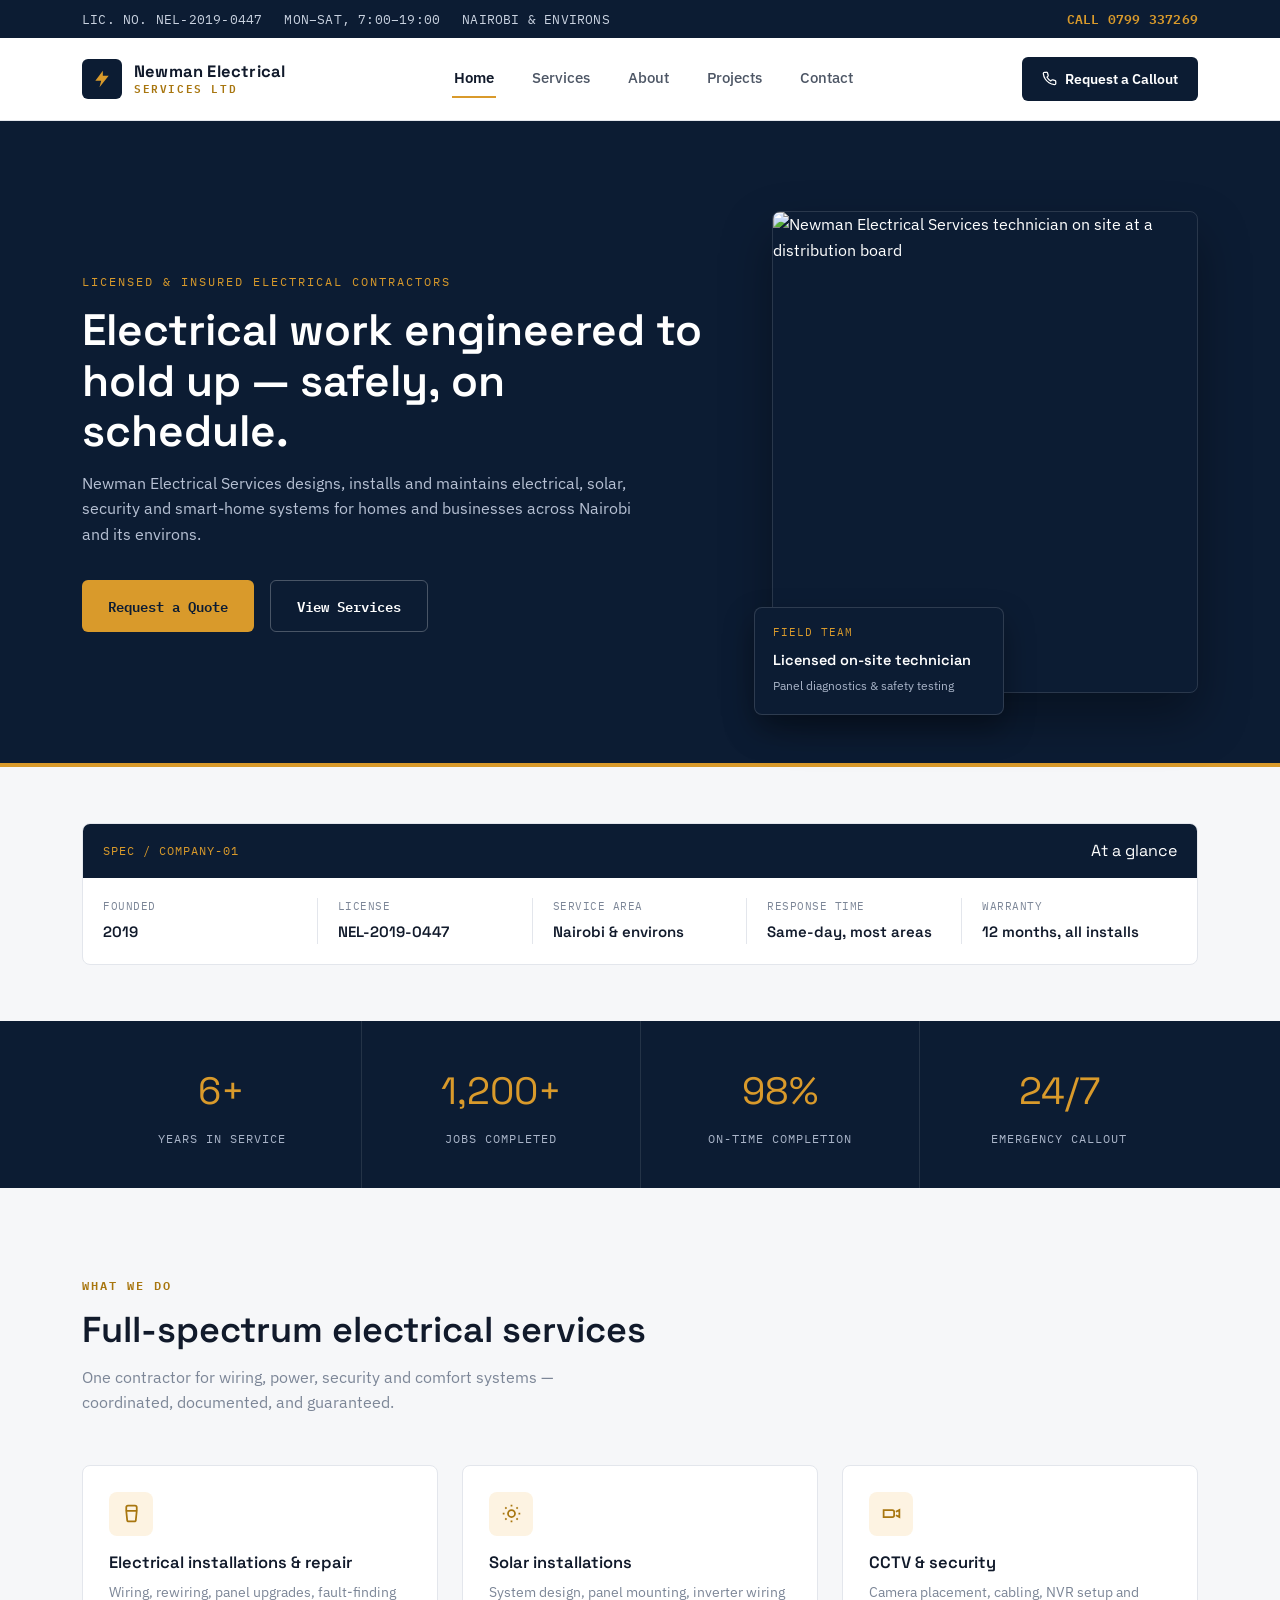
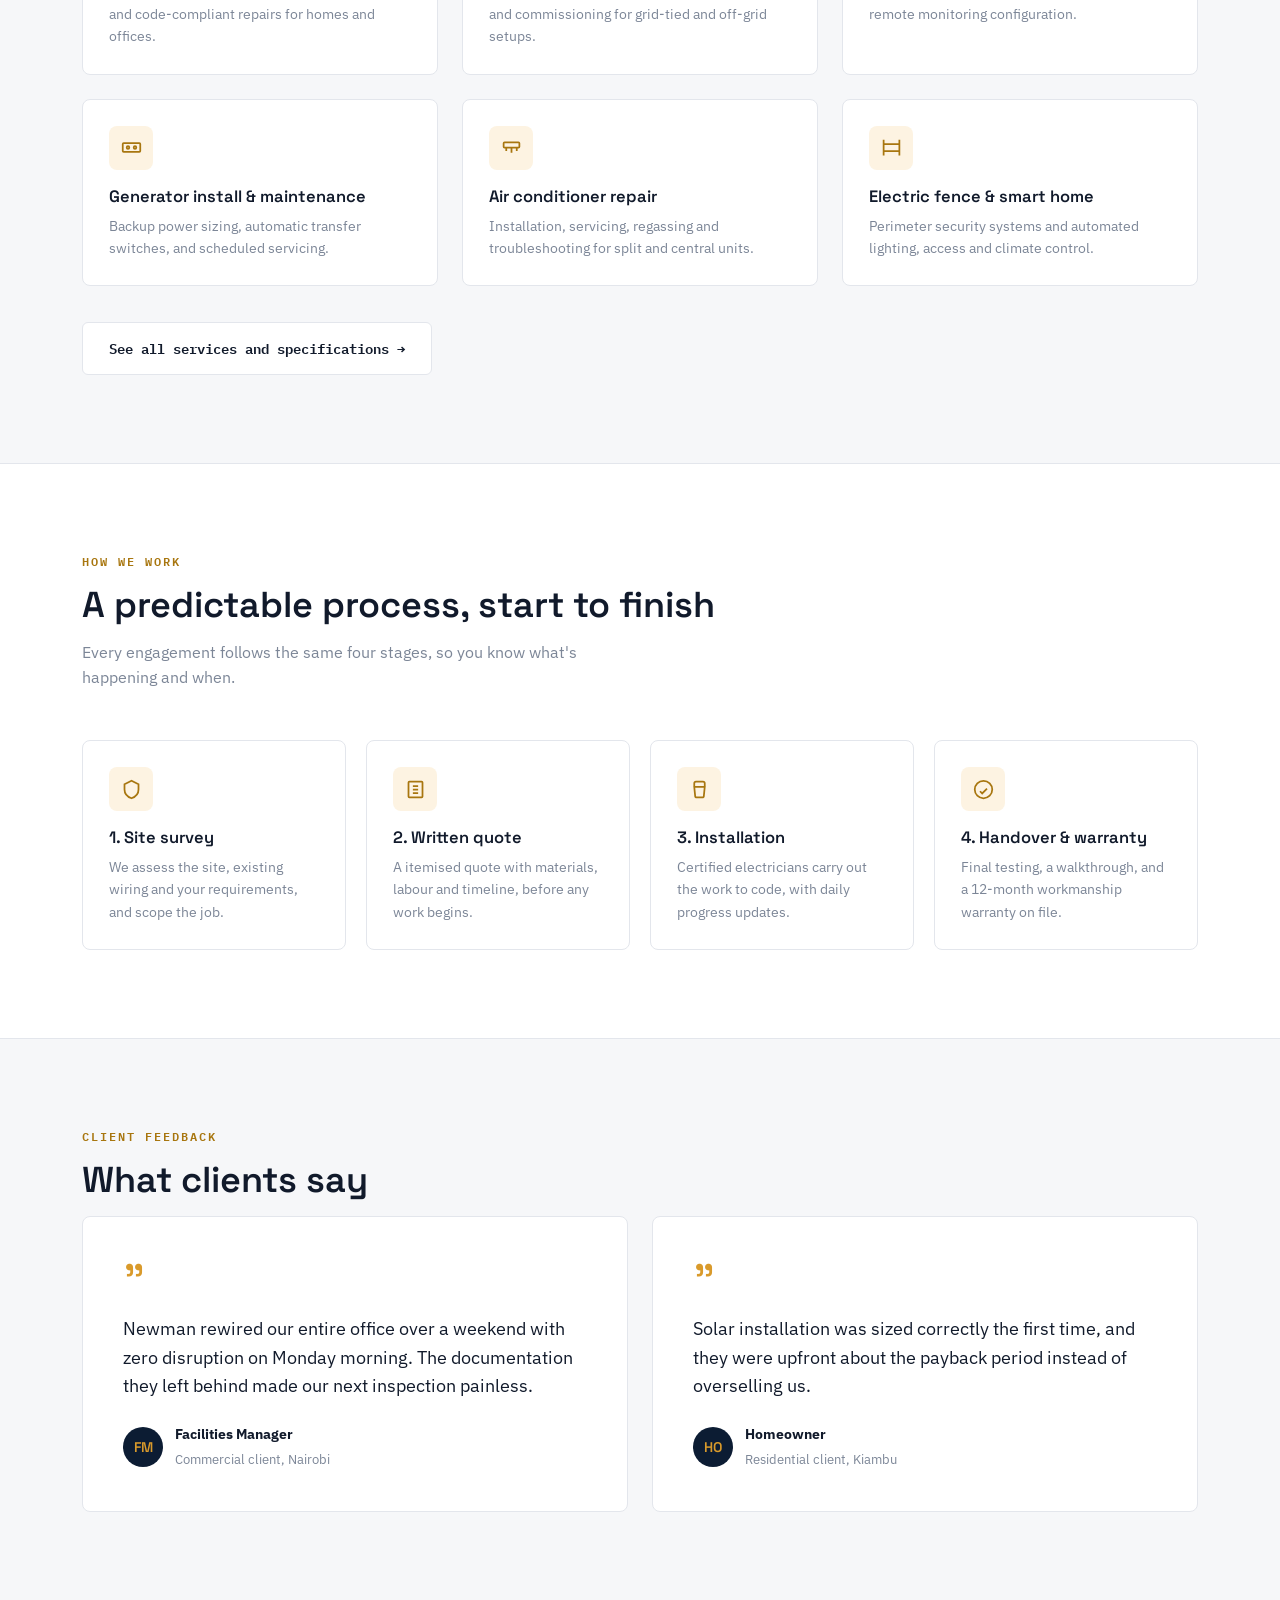
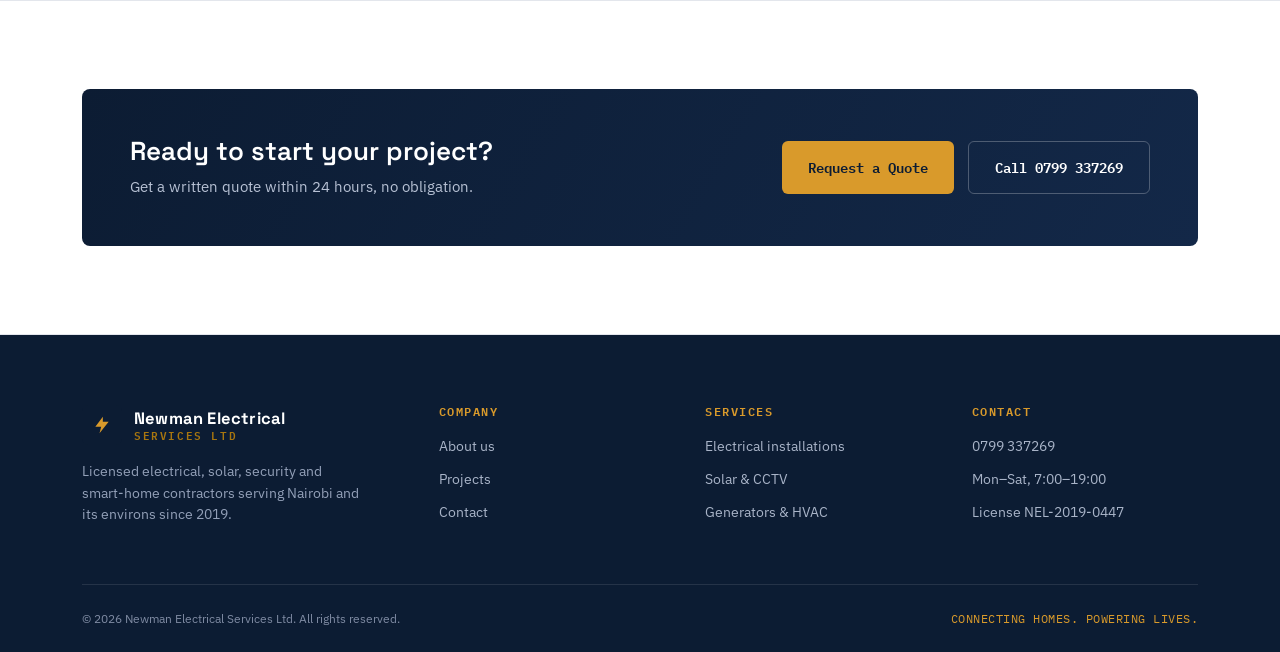
==== index.html @ 7cd0868c "Add files via upload" ====
<!DOCTYPE html>
<html lang="en">
<head>
<meta charset="UTF-8">
<meta name="viewport" content="width=device-width, initial-scale=1.0">
<title>Newman Electrical Services | Licensed Electrical Contractors</title>
<link rel="stylesheet" href="style.css">
</head>
<body>

<div class="utility-bar">
  <div class="wrap">
    <div class="u-left">
      <span>LIC. NO. NEL-2019-0447</span>
      <span>MON–SAT, 7:00–19:00</span>
      <span>NAIROBI &amp; ENVIRONS</span>
    </div>
    <a href="tel:0799337269">CALL 0799 337269</a>
  </div>
</div>

<header>
  <nav class="wrap">
    <a class="brand" href="index.html">
      <div class="mark"><svg viewBox="0 0 24 24" fill="none"><path d="M13 2 L4 14 H11 L9 22 L20 8 H13 L13 2Z" fill="#d99a2b"/></svg></div>
      <div class="brand-text"><strong>Newman Electrical</strong><span>SERVICES LTD</span></div>
    </a>
    <div class="navlinks">
      <a href="index.html" class="active">Home</a>
      <a href="services.html">Services</a>
      <a href="about.html">About</a>
      <a href="projects.html">Projects</a>
      <a href="contact.html">Contact</a>
    </div>
    <a class="nav-cta" href="tel:0799337269">
      <svg viewBox="0 0 24 24" fill="none" stroke="#fff" stroke-width="2"><path d="M22 16.92v3a2 2 0 0 1-2.18 2 19.79 19.79 0 0 1-8.63-3.07 19.5 19.5 0 0 1-6-6 19.79 19.79 0 0 1-3.07-8.67A2 2 0 0 1 4.11 2h3a2 2 0 0 1 2 1.72 12.84 12.84 0 0 0 .7 2.81 2 2 0 0 1-.45 2.11L8.09 9.91a16 16 0 0 0 6 6l1.27-1.27a2 2 0 0 1 2.11-.45 12.84 12.84 0 0 0 2.81.7A2 2 0 0 1 22 16.92z"/></svg>
      Request a Callout
    </a>
    <button class="burger" aria-label="Open menu" onclick="document.getElementById('mobilePanel').classList.toggle('open')">
      <span></span><span></span><span></span>
    </button>
  </nav>
  <div class="mobile-panel" id="mobilePanel">
    <a href="index.html" class="active">Home</a>
    <a href="services.html">Services</a>
    <a href="about.html">About</a>
    <a href="projects.html">Projects</a>
    <a href="contact.html">Contact</a>
    <a href="tel:0799337269">Call 0799 337269</a>
  </div>
</header>

<section class="page-header" style="padding:90px 0 70px;">
  <div class="wrap home-hero-grid">
    <div>
      <span class="kicker">LICENSED &amp; INSURED ELECTRICAL CONTRACTORS</span>
      <h1>Electrical work engineered to hold up — safely, on schedule.</h1>
      <p>Newman Electrical Services designs, installs and maintains electrical, solar, security and smart-home systems for homes and businesses across Nairobi and its environs.</p>
      <div style="display:flex; gap:16px; margin-top:32px; flex-wrap:wrap;">
        <a class="btn btn-gold" href="contact.html">Request a Quote</a>
        <a class="btn btn-outline-dark" href="services.html">View Services</a>
      </div>
    </div>
    <div class="hero-photo-wrap">
      <div class="hero-photo">
        <img src="assets/technician.png" alt="Newman Electrical Services technician on site at a distribution board">
      </div>
      <div class="hero-photo-tag">
        <span class="code">FIELD TEAM</span>
        <span class="name">Licensed on-site technician</span>
        <span class="role">Panel diagnostics &amp; safety testing</span>
      </div>
    </div>
  </div>
</section>

<section class="section" style="padding:56px 0;">
  <div class="wrap">
    <div class="datasheet">
      <div class="datasheet-head">
        <span class="code">SPEC / COMPANY-01</span>
        <span class="name">At a glance</span>
      </div>
      <div class="datasheet-body glance-grid">
        <div class="glance-item"><span class="k">FOUNDED</span><span class="v">2019</span></div>
        <div class="glance-item"><span class="k">LICENSE</span><span class="v">NEL-2019-0447</span></div>
        <div class="glance-item"><span class="k">SERVICE AREA</span><span class="v">Nairobi &amp; environs</span></div>
        <div class="glance-item"><span class="k">RESPONSE TIME</span><span class="v">Same-day, most areas</span></div>
        <div class="glance-item"><span class="k">WARRANTY</span><span class="v">12 months, all installs</span></div>
      </div>
    </div>
  </div>
</section>

<section class="stats">
  <div class="wrap grid-4">
    <div class="stat"><div class="num">6+</div><div class="lbl">YEARS IN SERVICE</div></div>
    <div class="stat"><div class="num">1,200+</div><div class="lbl">JOBS COMPLETED</div></div>
    <div class="stat"><div class="num">98%</div><div class="lbl">ON-TIME COMPLETION</div></div>
    <div class="stat"><div class="num">24/7</div><div class="lbl">EMERGENCY CALLOUT</div></div>
  </div>
</section>

<section class="section">
  <div class="wrap">
    <span class="eyebrow">WHAT WE DO</span>
    <h2 class="section-title">Full-spectrum electrical services</h2>
    <p class="section-sub">One contractor for wiring, power, security and comfort systems — coordinated, documented, and guaranteed.</p>
    <div class="grid-3">
      <div class="card">
        <div class="ico"><svg viewBox="0 0 24 24" fill="none" stroke-width="2"><path d="M18 9V5a2 2 0 0 0-2-2H8a2 2 0 0 0-2 2v4M6 9h12l-1 10a2 2 0 0 1-2 2H9a2 2 0 0 1-2-2L6 9Z"/></svg></div>
        <h3>Electrical installations &amp; repair</h3>
        <p>Wiring, rewiring, panel upgrades, fault-finding and code-compliant repairs for homes and offices.</p>
      </div>
      <div class="card">
        <div class="ico"><svg viewBox="0 0 24 24" fill="none" stroke-width="2"><circle cx="12" cy="12" r="4"/><path d="M12 2v2M12 20v2M4.9 4.9l1.4 1.4M17.7 17.7l1.4 1.4M2 12h2M20 12h2M4.9 19.1l1.4-1.4M17.7 6.3l1.4-1.4"/></svg></div>
        <h3>Solar installations</h3>
        <p>System design, panel mounting, inverter wiring and commissioning for grid-tied and off-grid setups.</p>
      </div>
      <div class="card">
        <div class="ico"><svg viewBox="0 0 24 24" fill="none" stroke-width="2"><path d="M17 10l4-2v8l-4-2M3 8h10a2 2 0 0 1 2 2v4a2 2 0 0 1-2 2H3z"/></svg></div>
        <h3>CCTV &amp; security</h3>
        <p>Camera placement, cabling, NVR setup and remote monitoring configuration.</p>
      </div>
      <div class="card">
        <div class="ico"><svg viewBox="0 0 24 24" fill="none" stroke-width="2"><rect x="2" y="7" width="20" height="10" rx="1"/><circle cx="8" cy="12" r="1.5"/><circle cx="16" cy="12" r="1.5"/></svg></div>
        <h3>Generator install &amp; maintenance</h3>
        <p>Backup power sizing, automatic transfer switches, and scheduled servicing.</p>
      </div>
      <div class="card">
        <div class="ico"><svg viewBox="0 0 24 24" fill="none" stroke-width="2"><rect x="3" y="6" width="18" height="6" rx="1"/><path d="M6 12v4M12 12v6M18 12v4"/></svg></div>
        <h3>Air conditioner repair</h3>
        <p>Installation, servicing, regassing and troubleshooting for split and central units.</p>
      </div>
      <div class="card">
        <div class="ico"><svg viewBox="0 0 24 24" fill="none" stroke-width="2"><path d="M3 21V3M21 21V3M3 8h18M3 16h18"/></svg></div>
        <h3>Electric fence &amp; smart home</h3>
        <p>Perimeter security systems and automated lighting, access and climate control.</p>
      </div>
    </div>
    <div style="margin-top:36px;">
      <a class="btn btn-outline" href="services.html">See all services and specifications →</a>
    </div>
  </div>
</section>

<section class="section alt">
  <div class="wrap">
    <span class="eyebrow">HOW WE WORK</span>
    <h2 class="section-title">A predictable process, start to finish</h2>
    <p class="section-sub">Every engagement follows the same four stages, so you know what's happening and when.</p>
    <div class="grid-4">
      <div class="card">
        <div class="ico"><svg viewBox="0 0 24 24" fill="none" stroke-width="2"><path d="M12 2 4 6v6c0 5 3.5 8.5 8 10 4.5-1.5 8-5 8-10V6l-8-4Z"/></svg></div>
        <h3>1. Site survey</h3>
        <p>We assess the site, existing wiring and your requirements, and scope the job.</p>
      </div>
      <div class="card">
        <div class="ico"><svg viewBox="0 0 24 24" fill="none" stroke-width="2"><path d="M9 12h6M9 16h6M9 8h6M5 3h14a1 1 0 0 1 1 1v16a1 1 0 0 1-1 1H5a1 1 0 0 1-1-1V4a1 1 0 0 1 1-1Z"/></svg></div>
        <h3>2. Written quote</h3>
        <p>A itemised quote with materials, labour and timeline, before any work begins.</p>
      </div>
      <div class="card">
        <div class="ico"><svg viewBox="0 0 24 24" fill="none" stroke-width="2"><path d="M18 9V5a2 2 0 0 0-2-2H8a2 2 0 0 0-2 2v4M6 9h12l-1 10a2 2 0 0 1-2 2H9a2 2 0 0 1-2-2L6 9Z"/></svg></div>
        <h3>3. Installation</h3>
        <p>Certified electricians carry out the work to code, with daily progress updates.</p>
      </div>
      <div class="card">
        <div class="ico"><svg viewBox="0 0 24 24" fill="none" stroke-width="2"><path d="m8 14 2.5 2.5L16 11"/><circle cx="12" cy="12" r="10"/></svg></div>
        <h3>4. Handover &amp; warranty</h3>
        <p>Final testing, a walkthrough, and a 12-month workmanship warranty on file.</p>
      </div>
    </div>
  </div>
</section>

<section class="section">
  <div class="wrap">
    <span class="eyebrow">CLIENT FEEDBACK</span>
    <h2 class="section-title">What clients say</h2>
    <div class="grid-2">
      <div class="testimonial">
        <div class="quote-mark">"</div>
        <p class="quote">Newman rewired our entire office over a weekend with zero disruption on Monday morning. The documentation they left behind made our next inspection painless.</p>
        <div class="who">
          <div class="avatar">FM</div>
          <div><strong>Facilities Manager</strong><span>Commercial client, Nairobi</span></div>
        </div>
      </div>
      <div class="testimonial">
        <div class="quote-mark">"</div>
        <p class="quote">Solar installation was sized correctly the first time, and they were upfront about the payback period instead of overselling us.</p>
        <div class="who">
          <div class="avatar">HO</div>
          <div><strong>Homeowner</strong><span>Residential client, Kiambu</span></div>
        </div>
      </div>
    </div>
  </div>
</section>

<section class="section alt">
  <div class="wrap">
    <div class="cta-band">
      <div>
        <h2>Ready to start your project?</h2>
        <p>Get a written quote within 24 hours, no obligation.</p>
      </div>
      <div style="display:flex; gap:14px; flex-wrap:wrap;">
        <a class="btn btn-gold" href="contact.html">Request a Quote</a>
        <a class="btn btn-outline-dark" href="tel:0799337269">Call 0799 337269</a>
      </div>
    </div>
  </div>
</section>

<footer>
  <div class="wrap">
    <div class="footer-grid">
      <div class="footer-brand">
        <div class="brand">
          <div class="mark"><svg viewBox="0 0 24 24" fill="none"><path d="M13 2 L4 14 H11 L9 22 L20 8 H13 L13 2Z" fill="#d99a2b"/></svg></div>
          <div class="brand-text"><strong style="color:#fff;">Newman Electrical</strong><span>SERVICES LTD</span></div>
        </div>
        <p>Licensed electrical, solar, security and smart-home contractors serving Nairobi and its environs since 2019.</p>
      </div>
      <div class="footer-col">
        <h4>COMPANY</h4>
        <a href="about.html">About us</a>
        <a href="projects.html">Projects</a>
        <a href="contact.html">Contact</a>
      </div>
      <div class="footer-col">
        <h4>SERVICES</h4>
        <a href="services.html">Electrical installations</a>
        <a href="services.html">Solar &amp; CCTV</a>
        <a href="services.html">Generators &amp; HVAC</a>
      </div>
      <div class="footer-col">
        <h4>CONTACT</h4>
        <a href="tel:0799337269">0799 337269</a>
        <p>Mon–Sat, 7:00–19:00</p>
        <p>License NEL-2019-0447</p>
      </div>
    </div>
    <div class="footer-bottom">
      <span>© 2026 Newman Electrical Services Ltd. All rights reserved.</span>
      <span class="tag">CONNECTING HOMES. POWERING LIVES.</span>
    </div>
  </div>
</footer>

<script>
  document.querySelectorAll('.mobile-panel a').forEach(function(link){
    link.addEventListener('click', function(){
      document.getElementById('mobilePanel').classList.remove('open');
    });
  });
</script>
</body>
</html>
---- style.css ----
@import url('https://fonts.googleapis.com/css2?family=Space+Grotesk:wght@500;600;700&family=IBM+Plex+Sans:wght@400;500;600;700&family=IBM+Plex+Mono:wght@500;600&display=swap');

:root{
  --navy:#0c1c33;
  --navy-2:#132848;
  --ink:#111a2b;
  --body:#4d5665;
  --muted:#7c8697;
  --paper:#f6f7f9;
  --white:#ffffff;
  --line:#e3e6ec;
  --gold:#d99a2b;
  --gold-deep:#a8760f;
  --blue:#1f4aa8;
  --green:#1c7a4d;
  --radius:8px;
  --maxw:1180px;
}
*{margin:0;padding:0;box-sizing:border-box;}
html{scroll-behavior:smooth;}
body{
  font-family:'IBM Plex Sans', sans-serif;
  color:var(--body);
  background:var(--paper);
  line-height:1.6;
  font-size:16px;
}
h1,h2,h3,h4{
  font-family:'Space Grotesk', sans-serif;
  color:var(--ink);
  line-height:1.15;
  font-weight:600;
}
a{color:inherit; text-decoration:none;}
img,svg{display:block; max-width:100%;}
.mono{font-family:'IBM Plex Mono', monospace;}
.wrap{max-width:var(--maxw); margin:0 auto; padding:0 32px;}
a:focus-visible, button:focus-visible, input:focus-visible, textarea:focus-visible, select:focus-visible{
  outline:2px solid var(--gold); outline-offset:2px;
}
@media (prefers-reduced-motion: reduce){
  *{animation-duration:0.001ms !important; transition-duration:0.001ms !important;}
}

/* ===== Utility bar ===== */
.utility-bar{
  background:var(--navy); color:#c9d2e0; font-size:12.5px;
}
.utility-bar .wrap{
  display:flex; justify-content:space-between; align-items:center; padding:9px 32px;
  font-family:'IBM Plex Mono', monospace; letter-spacing:0.2px;
}
.utility-bar a{color:var(--gold); font-weight:600;}
.utility-bar .u-left{display:flex; gap:22px;}
.utility-bar .u-left span{display:flex; align-items:center; gap:6px;}

/* ===== Header / nav ===== */
header{
  background:var(--white); border-bottom:1px solid var(--line);
  position:sticky; top:0; z-index:50;
}
nav.wrap{display:flex; align-items:center; justify-content:space-between; height:82px;}
.brand{display:flex; align-items:center; gap:12px;}
.brand .mark{
  width:40px; height:40px; border-radius:6px; background:var(--navy);
  display:flex; align-items:center; justify-content:center;
}
.brand .mark svg{width:20px; height:20px;}
.brand-text{display:flex; flex-direction:column; line-height:1.15;}
.brand-text strong{font-family:'Space Grotesk'; font-size:16.5px; letter-spacing:0.2px; color:var(--ink);}
.brand-text span{font-size:10.5px; color:var(--gold-deep); letter-spacing:1.6px; font-family:'IBM Plex Mono'; font-weight:600;}

.navlinks{display:flex; gap:34px; font-size:14.5px; font-weight:500;}
.navlinks a{color:var(--body); padding:6px 2px; border-bottom:2px solid transparent; transition:color .15s, border-color .15s;}
.navlinks a:hover{color:var(--ink);}
.navlinks a.active{color:var(--ink); border-color:var(--gold); font-weight:600;}

.nav-cta{
  background:var(--navy); color:var(--white); font-weight:600;
  padding:11px 20px; border-radius:6px; font-size:14px; display:inline-flex; align-items:center; gap:8px;
  transition:background .15s;
}
.nav-cta:hover{background:var(--navy-2);}
.nav-cta svg{width:15px; height:15px;}

/* ===== Page header (interior pages) ===== */
.page-header{
  background:var(--navy); color:var(--white); padding:64px 0 54px; border-bottom:4px solid var(--gold);
}
.page-header .kicker{
  font-family:'IBM Plex Mono'; font-size:12px; letter-spacing:2px; color:var(--gold);
  display:block; margin-bottom:14px;
}
.page-header h1{color:var(--white); font-size:clamp(30px,4vw,44px);}
.page-header p{color:#b7c1d4; max-width:560px; margin-top:14px; font-size:16px;}
.breadcrumb{font-family:'IBM Plex Mono'; font-size:12px; color:#8695ae; margin-top:18px;}
.breadcrumb a{color:#8695ae;}
.breadcrumb a:hover{color:var(--gold);}

/* ===== Section basics ===== */
.section{padding:88px 0;}
.section.alt{background:var(--white); border-top:1px solid var(--line); border-bottom:1px solid var(--line);}
.eyebrow{
  font-family:'IBM Plex Mono'; font-size:12px; letter-spacing:2px; color:var(--gold-deep);
  display:block; margin-bottom:14px; font-weight:600;
}
.section-title{font-size:clamp(26px,3.2vw,36px); margin-bottom:14px;}
.section-sub{color:var(--muted); max-width:560px; margin-bottom:50px; font-size:15.5px;}

/* ===== Buttons ===== */
.btn{
  display:inline-flex; align-items:center; gap:10px; font-family:'IBM Plex Mono'; font-weight:600;
  font-size:14px; padding:14px 26px; border-radius:6px; transition:transform .15s, box-shadow .15s, background .15s;
}
.btn svg{width:15px; height:15px;}
.btn-gold{background:var(--gold); color:var(--navy);}
.btn-gold:hover{background:var(--gold-deep); transform:translateY(-1px);}
.btn-outline{border:1px solid var(--line); color:var(--ink); background:var(--white);}
.btn-outline:hover{border-color:var(--navy);}
.btn-outline-dark{border:1px solid rgba(255,255,255,0.25); color:var(--white);}
.btn-outline-dark:hover{border-color:var(--gold); color:var(--gold);}

/* ===== Datasheet module (signature) ===== */
.datasheet{
  background:var(--white); border:1px solid var(--line); border-radius:var(--radius);
  overflow:hidden;
}
.datasheet-head{
  display:flex; justify-content:space-between; align-items:center;
  padding:14px 20px; background:var(--navy); color:var(--white);
}
.datasheet-head .code{font-family:'IBM Plex Mono'; font-size:11.5px; color:var(--gold); letter-spacing:1px;}
.datasheet-head .name{font-family:'Space Grotesk'; font-size:16px; color:var(--white);}
.datasheet-body{padding:20px;}
.datasheet-body p{font-size:14.5px; margin-bottom:14px;}
.datasheet-row{
  display:flex; justify-content:space-between; padding:9px 0; border-top:1px dashed var(--line);
  font-size:13px;
}
.datasheet-row:first-child{border-top:none;}
.datasheet-row .k{color:var(--muted); font-family:'IBM Plex Mono';}
.datasheet-row .v{color:var(--ink); font-weight:600; text-align:right;}

/* ===== Cards grid ===== */
.grid-3{display:grid; grid-template-columns:repeat(3,1fr); gap:24px;}
.grid-2{display:grid; grid-template-columns:repeat(2,1fr); gap:24px;}
.grid-4{display:grid; grid-template-columns:repeat(4,1fr); gap:20px;}

.card{
  background:var(--white); border:1px solid var(--line); border-radius:var(--radius); padding:26px;
}
.card .ico{
  width:44px; height:44px; border-radius:8px; background:#fdf3e2;
  display:flex; align-items:center; justify-content:center; margin-bottom:18px;
}
.card .ico svg{width:21px; height:21px; stroke:var(--gold-deep);}
.card h3{font-size:16.5px; margin-bottom:8px;}
.card p{font-size:14px; color:var(--muted);}

/* ===== Stats strip ===== */
.stats{background:var(--navy); color:var(--white);}
.stats .grid-4{gap:0;}
.stat{padding:40px 20px; text-align:center; border-left:1px solid rgba(255,255,255,0.1);}
.stat:first-child{border-left:none;}
.stat .num{font-family:'Space Grotesk'; font-size:clamp(28px,3vw,38px); color:var(--gold);}
.stat .lbl{font-family:'IBM Plex Mono'; font-size:11.5px; letter-spacing:1px; color:#a9b4c8; margin-top:8px;}

/* ===== Testimonial ===== */
.testimonial{
  background:var(--white); border:1px solid var(--line); border-radius:var(--radius);
  padding:40px; position:relative;
}
.testimonial .quote-mark{
  font-family:'Space Grotesk'; font-size:52px; color:var(--gold); line-height:1; margin-bottom:6px;
}
.testimonial p.quote{font-size:18px; color:var(--ink); margin-bottom:22px; max-width:640px;}
.testimonial .who{display:flex; align-items:center; gap:12px;}
.testimonial .avatar{
  width:40px; height:40px; border-radius:50%; background:var(--navy); color:var(--gold);
  display:flex; align-items:center; justify-content:center; font-family:'Space Grotesk'; font-weight:600; font-size:14px;
}
.testimonial .who strong{font-size:14px; color:var(--ink); display:block;}
.testimonial .who span{font-size:12.5px; color:var(--muted);}

/* ===== CTA band ===== */
.cta-band{
  background:linear-gradient(120deg, var(--navy), var(--navy-2));
  color:var(--white); border-radius:var(--radius);
  padding:48px; display:flex; justify-content:space-between; align-items:center; gap:30px; flex-wrap:wrap;
}
.cta-band h2{color:var(--white); font-size:26px;}
.cta-band p{color:#b7c1d4; margin-top:8px; font-size:14.5px;}

/* ===== Table (certifications, process) ===== */
.plain-table{width:100%; border-collapse:collapse;}
.plain-table th{
  text-align:left; font-family:'IBM Plex Mono'; font-size:11.5px; letter-spacing:1px; color:var(--muted);
  padding:12px 16px; border-bottom:1px solid var(--line); font-weight:600;
}
.plain-table td{padding:16px; border-bottom:1px solid var(--line); font-size:14.5px; color:var(--body);}
.plain-table tr:last-child td{border-bottom:none;}

/* ===== Footer ===== */
footer{background:var(--navy); color:#b7c1d4; padding-top:70px;}
.footer-grid{display:grid; grid-template-columns:1.4fr 1fr 1fr 1fr; gap:40px; padding-bottom:50px; border-bottom:1px solid rgba(255,255,255,0.1);}
.footer-brand p{color:#93a0b8; font-size:13.5px; margin-top:16px; max-width:280px;}
.footer-col h4{font-family:'IBM Plex Mono'; font-size:11.5px; letter-spacing:1.5px; color:var(--gold); margin-bottom:18px;}
.footer-col a, .footer-col p{display:block; font-size:13.5px; margin-bottom:11px; color:#a9b4c8; transition:color .15s;}
.footer-col a:hover{color:var(--white);}
.footer-bottom{
  display:flex; justify-content:space-between; padding:24px 0; font-size:12px; color:#7f8ba3; flex-wrap:wrap; gap:10px;
}
.footer-bottom .tag{font-family:'IBM Plex Mono'; color:var(--gold); letter-spacing:0.5px;}

/* ===== Forms ===== */
.form-grid{display:grid; grid-template-columns:1fr 1fr; gap:18px;}
.field{display:flex; flex-direction:column; gap:7px; margin-bottom:18px;}
.field.full{grid-column:1 / -1;}
.field label{font-size:12.5px; font-weight:600; color:var(--ink); font-family:'IBM Plex Mono'; letter-spacing:0.3px;}
.field input, .field select, .field textarea{
  border:1px solid var(--line); border-radius:6px; padding:12px 14px; font-family:'IBM Plex Sans'; font-size:14.5px;
  background:var(--white); color:var(--ink);
}
.field input:focus, .field select:focus, .field textarea:focus{border-color:var(--gold);}
.field textarea{resize:vertical; min-height:110px;}

/* ===== Mobile nav toggle ===== */
.burger{display:none; flex-direction:column; gap:5px; background:none; border:none; cursor:pointer; padding:6px; margin-left:8px;}
.burger span{width:23px; height:2px; background:var(--ink); border-radius:2px;}
.mobile-panel{display:none; flex-direction:column; background:var(--white); border-top:1px solid var(--line);}
.mobile-panel a{color:var(--body); padding:14px 32px; font-size:15px; border-bottom:1px solid var(--line);}
.mobile-panel a.active{color:var(--gold-deep); font-weight:600;}
.mobile-panel.open{display:flex;}

.home-hero-grid{display:grid; grid-template-columns:1.2fr 0.8fr; gap:50px; align-items:center;}

/* ===== Hero photo module ===== */
.hero-photo-wrap{position:relative;}
.hero-photo{
  border-radius:var(--radius); overflow:hidden; border:1px solid rgba(255,255,255,0.12);
  box-shadow:0 24px 50px rgba(0,0,0,0.35);
}
.hero-photo img{width:100%; height:480px; object-fit:cover; object-position:center 15%;}
.hero-photo-tag{
  position:absolute; left:-18px; bottom:-22px; max-width:250px;
  background:var(--navy); border:1px solid rgba(255,255,255,0.14); border-radius:var(--radius);
  padding:16px 18px; box-shadow:0 14px 30px rgba(0,0,0,0.35);
}
.hero-photo-tag .code{font-family:'IBM Plex Mono'; font-size:10.5px; letter-spacing:1px; color:var(--gold); display:block; margin-bottom:6px;}
.hero-photo-tag .name{font-family:'Space Grotesk'; font-size:14.5px; color:#fff; font-weight:600;}
.hero-photo-tag .role{font-size:12px; color:#a9b4c8; margin-top:2px;}

/* ===== At-a-glance strip ===== */
.glance-grid{display:grid; grid-template-columns:repeat(5,1fr); gap:0;}
.glance-item{display:flex; flex-direction:column; gap:5px; padding:0 20px; border-right:1px solid var(--line);}
.glance-item:first-child{padding-left:0;}
.glance-item:last-child{border-right:none;}
.glance-item .k{font-family:'IBM Plex Mono'; font-size:11px; letter-spacing:0.5px; color:var(--muted);}
.glance-item .v{font-family:'Space Grotesk'; font-size:15px; color:var(--ink); font-weight:600;}

/* ===== Leadership photo card ===== */
.lead-photo{
  width:100%; height:230px; border-radius:var(--radius); overflow:hidden; margin-bottom:16px;
}
.lead-photo img{width:100%; height:100%; object-fit:cover; object-position:center 20%;}

/* ===== Mobile ===== */
@media (max-width:960px){
  .navlinks{display:none;}
  .nav-cta{display:none;}
  .burger{display:flex;}
  .grid-3, .grid-2, .grid-4{grid-template-columns:1fr;}
  .stat{border-left:none; border-top:1px solid rgba(255,255,255,0.1);}
  .stat:first-child{border-top:none;}
  .footer-grid{grid-template-columns:1fr 1fr; gap:30px;}
  .form-grid{grid-template-columns:1fr;}
  .utility-bar .u-left{display:none;}
  .cta-band{flex-direction:column; align-items:flex-start;}
  .hero-photo-tag{left:12px; bottom:-18px;}
  .glance-grid{grid-template-columns:1fr 1fr; row-gap:20px;}
  .glance-item{border-right:none; padding-left:0;}
  .home-hero-grid{grid-template-columns:1fr; gap:36px;}
  .hero-photo-wrap{order:-1; margin-bottom:10px;}
}
@media (max-width:560px){
  .footer-grid{grid-template-columns:1fr;}
}
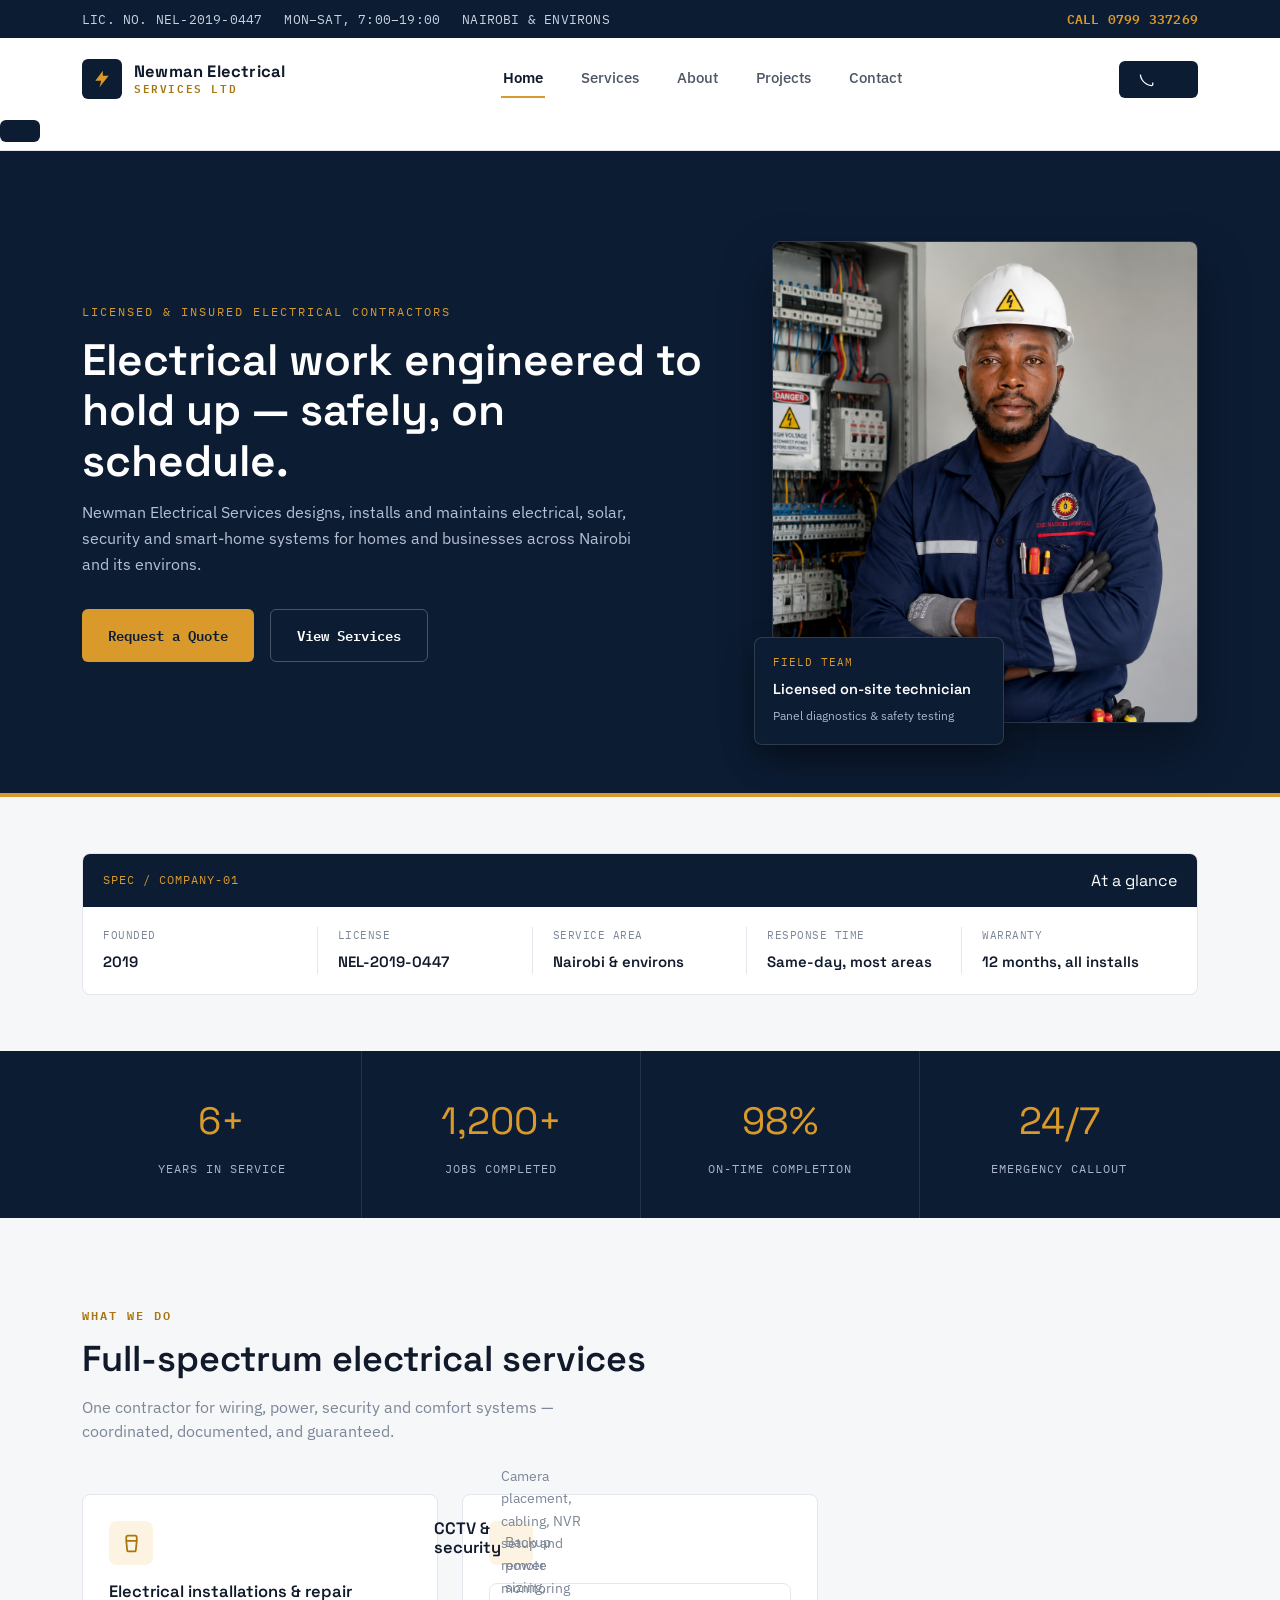
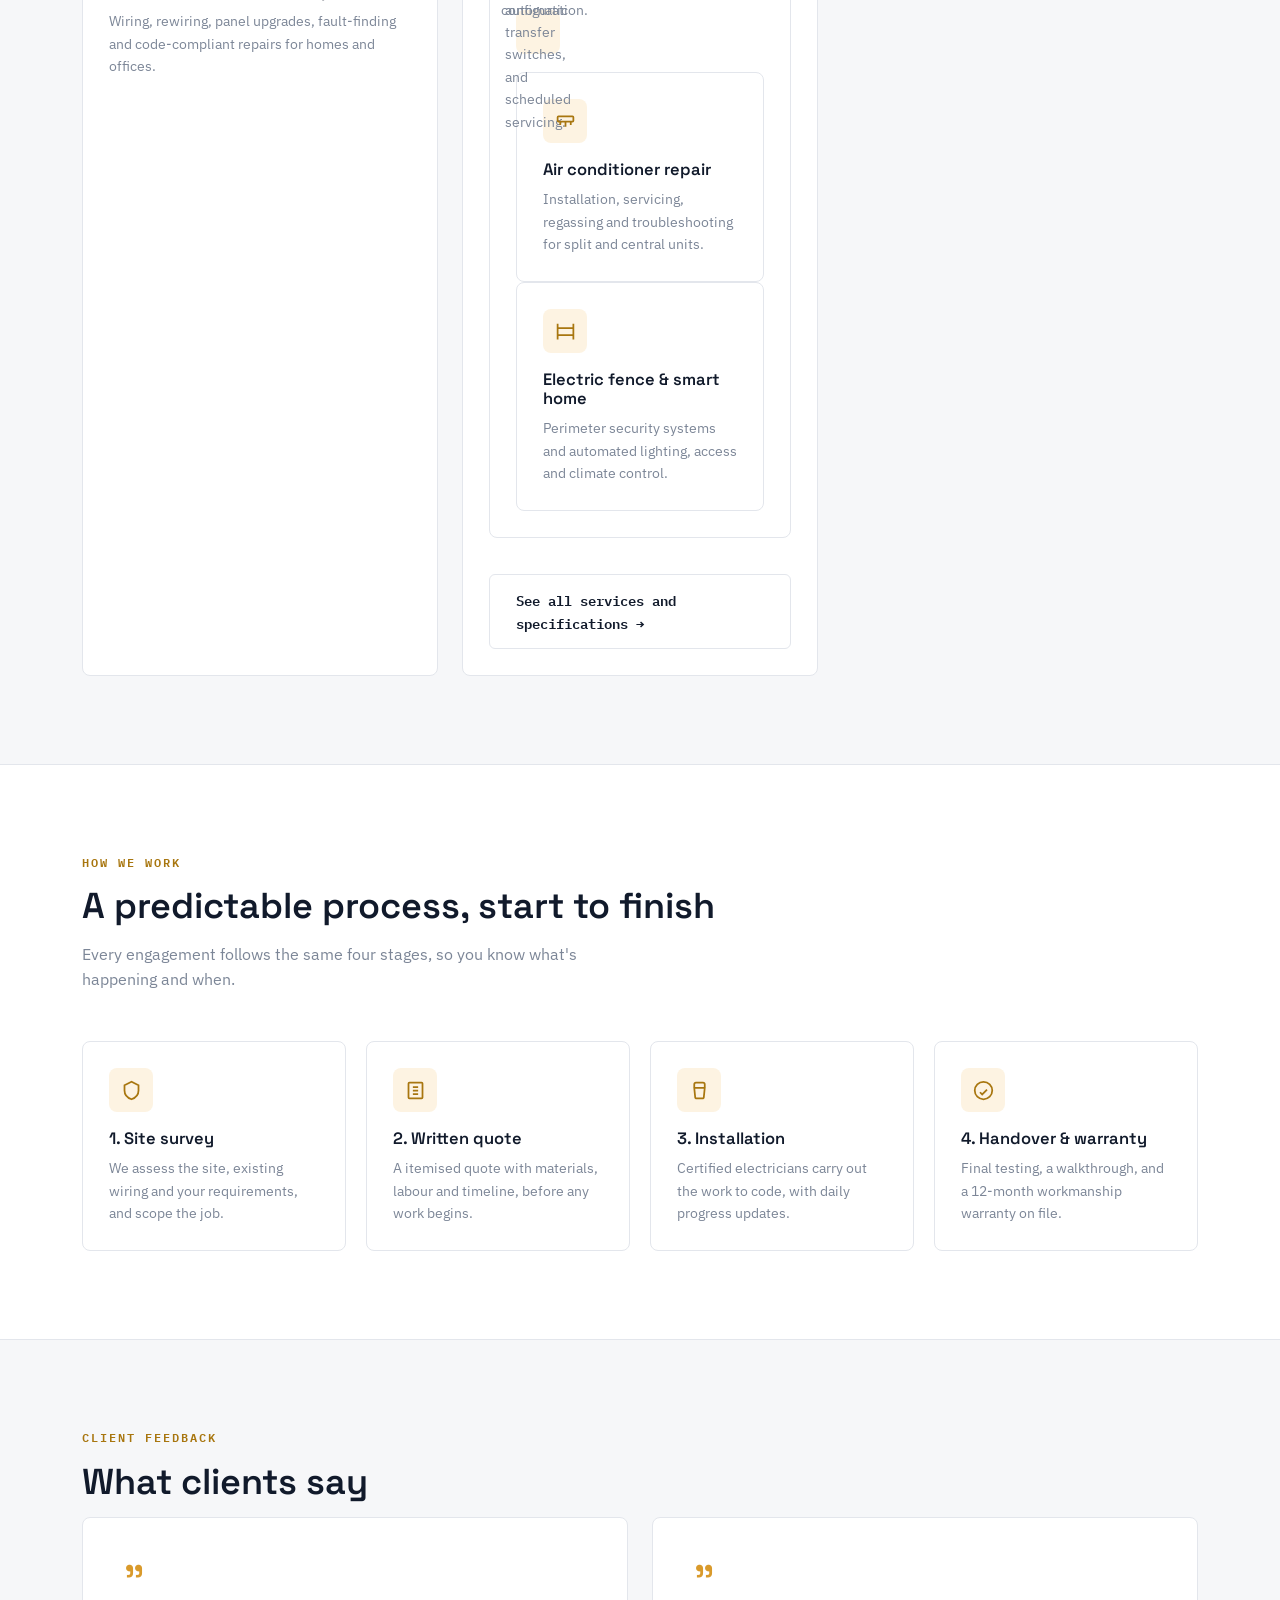
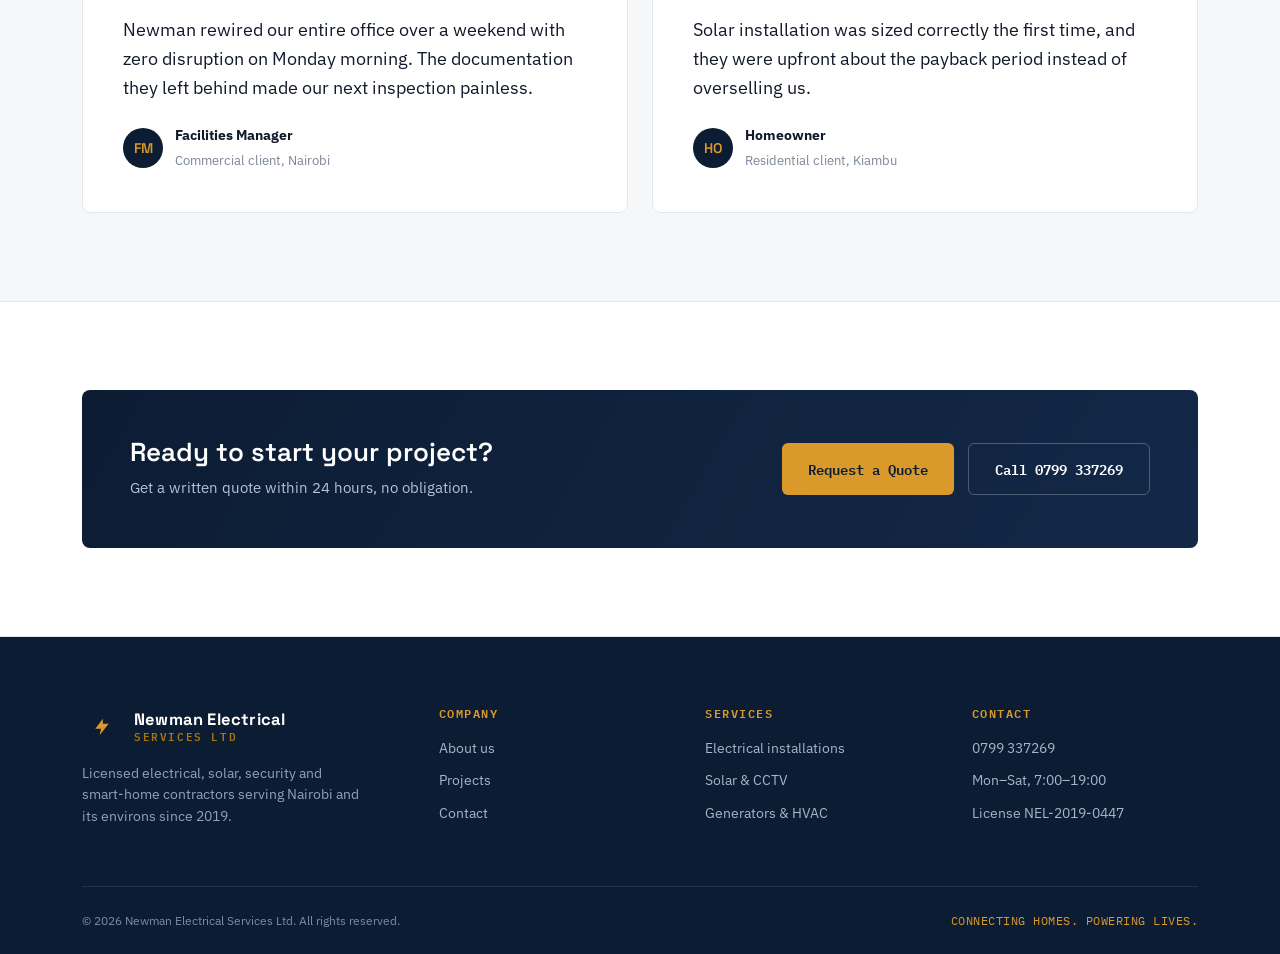
==== commit ace7d4e0: "Fix image path: remove assets/ directory prefix" ====
--- a/index.html
+++ b/index.html
@@ -33,7 +33,7 @@
       <a href="contact.html">Contact</a>
     </div>
     <a class="nav-cta" href="tel:0799337269">
-      <svg viewBox="0 0 24 24" fill="none" stroke="#fff" stroke-width="2"><path d="M22 16.92v3a2 2 0 0 1-2.18 2 19.79 19.79 0 0 1-8.63-3.07 19.5 19.5 0 0 1-6-6 19.79 19.79 0 0 1-3.07-8.67A2 2 0 0 1 4.11 2h3a2 2 0 0 1 2 1.72 12.84 12.84 0 0 0 .7 2.81 2 2 0 0 1-.45 2.11L8.09 9.91a16 16 0 0 0 6 6l1.27-1.27a2 2 0 0 1 2.11-.45 12.84 12.84 0 0 0 2.81.7A2 2 0 0 1 22 16.92z"/></svg>
+      <svg viewBox="0 0 24 24" fill="none" stroke="#fff" stroke-width="2"><path d="M22 16.92v3a2 2 0 0 1-2.18 2 19.79 19.79 0 0 1-8.63-3.07 19.5 19.5 0 0 1-6-6 19.79 19.79 0 0 1-3.07-8.67A2 2 0 0 [...]
       Request a Callout
     </a>
     <button class="burger" aria-label="Open menu" onclick="document.getElementById('mobilePanel').classList.toggle('open')">
@@ -63,7 +63,7 @@
     </div>
     <div class="hero-photo-wrap">
       <div class="hero-photo">
-        <img src="assets/technician.png" alt="Newman Electrical Services technician on site at a distribution board">
+        <img src="technician.png" alt="Newman Electrical Services technician on site at a distribution board">
       </div>
       <div class="hero-photo-tag">
         <span class="code">FIELD TEAM</span>
@@ -113,7 +113,7 @@
         <p>Wiring, rewiring, panel upgrades, fault-finding and code-compliant repairs for homes and offices.</p>
       </div>
       <div class="card">
-        <div class="ico"><svg viewBox="0 0 24 24" fill="none" stroke-width="2"><circle cx="12" cy="12" r="4"/><path d="M12 2v2M12 20v2M4.9 4.9l1.4 1.4M17.7 17.7l1.4 1.4M2 12h2M20 12h2M4.9 19.1l1.4-1.4M17.7 6.3l1.4-1.4"/></svg></div>
+        <div class="ico"><svg viewBox="0 0 24 24" fill="none" stroke-width="2"><circle cx="12" cy="12" r="4"/><path d="M12 2v2M12 20v2M4.9 4.9l1.4 1.4M17.7 17.7l1.4 1.4M2 12h2M20 12h2M4.9 19.1l1.[...]
         <h3>Solar installations</h3>
         <p>System design, panel mounting, inverter wiring and commissioning for grid-tied and off-grid setups.</p>
       </div>
@@ -123,7 +123,7 @@
         <p>Camera placement, cabling, NVR setup and remote monitoring configuration.</p>
       </div>
       <div class="card">
-        <div class="ico"><svg viewBox="0 0 24 24" fill="none" stroke-width="2"><rect x="2" y="7" width="20" height="10" rx="1"/><circle cx="8" cy="12" r="1.5"/><circle cx="16" cy="12" r="1.5"/></svg></div>
+        <div class="ico"><svg viewBox="0 0 24 24" fill="none" stroke-width="2"><rect x="2" y="7" width="20" height="10" rx="1"/><circle cx="8" cy="12" r="1.5"/><circle cx="16" cy="12" r="1.5"/></[...]
         <h3>Generator install &amp; maintenance</h3>
         <p>Backup power sizing, automatic transfer switches, and scheduled servicing.</p>
       </div>
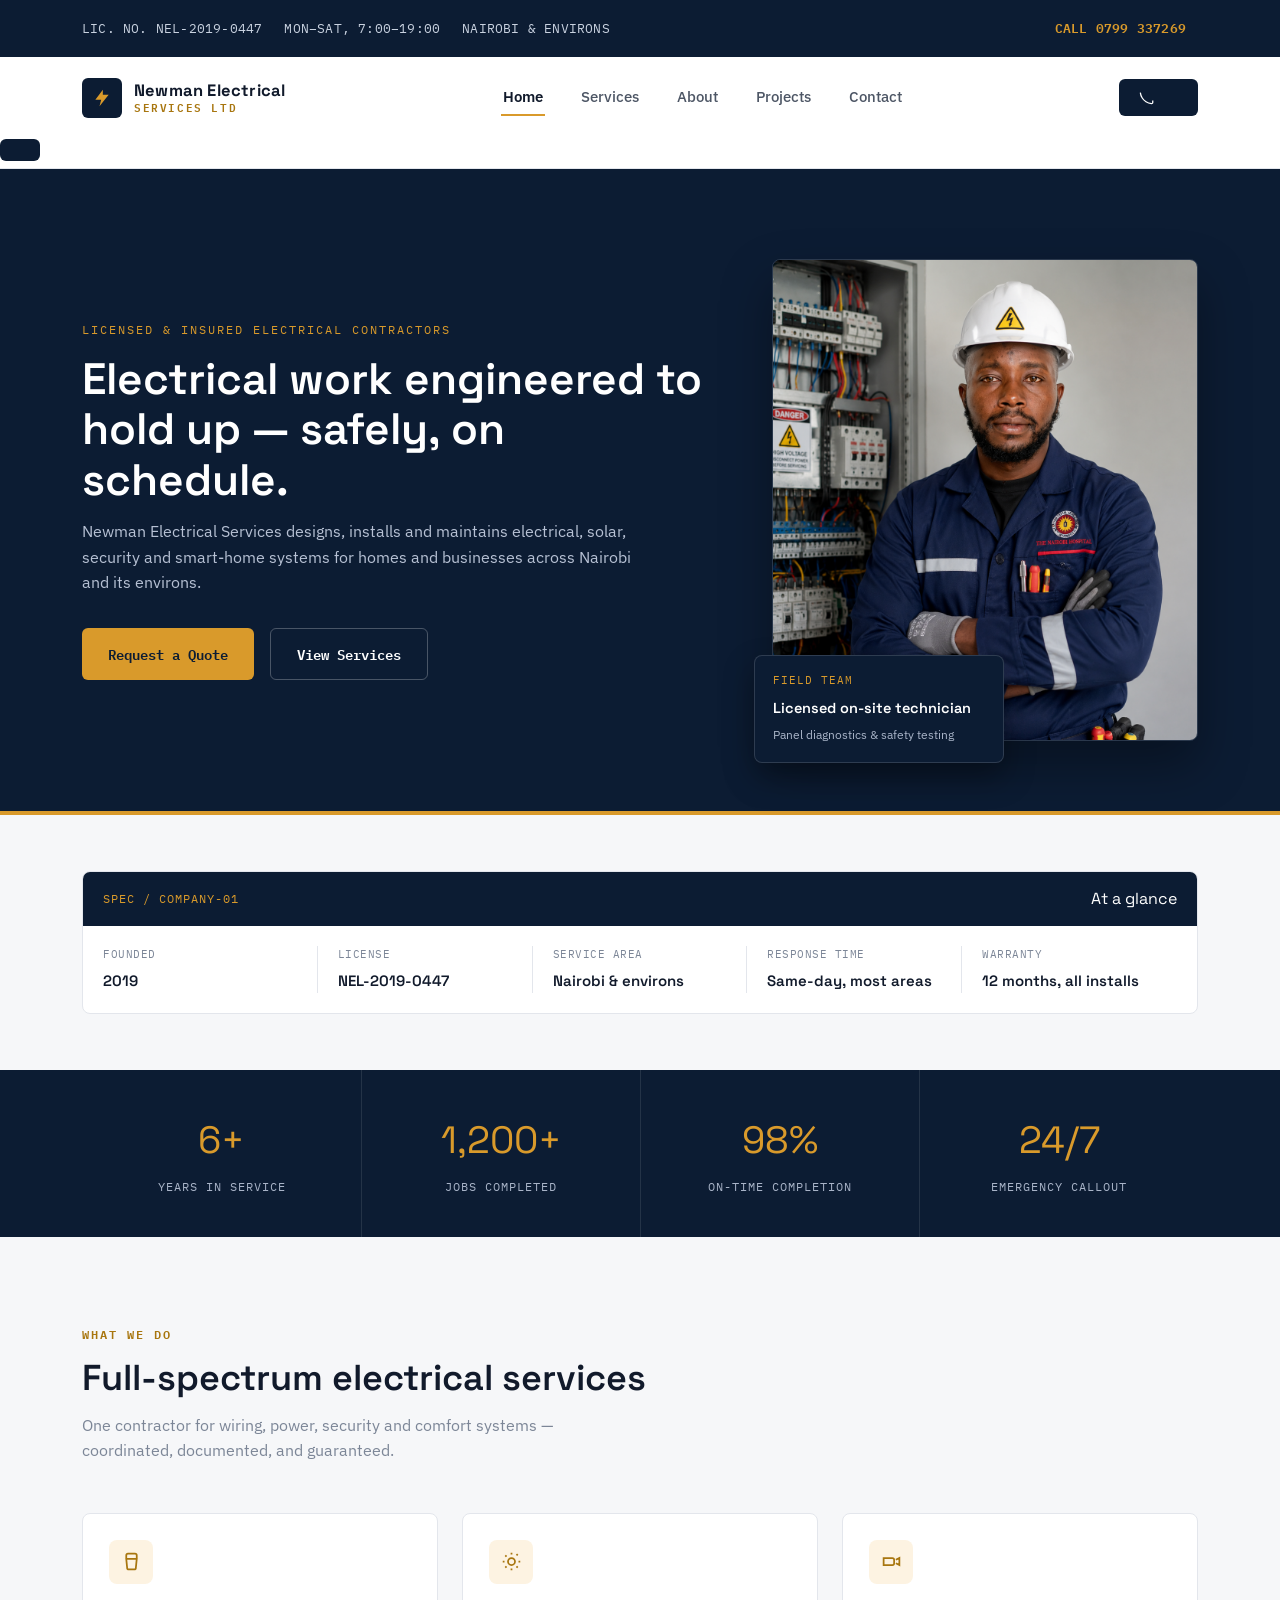
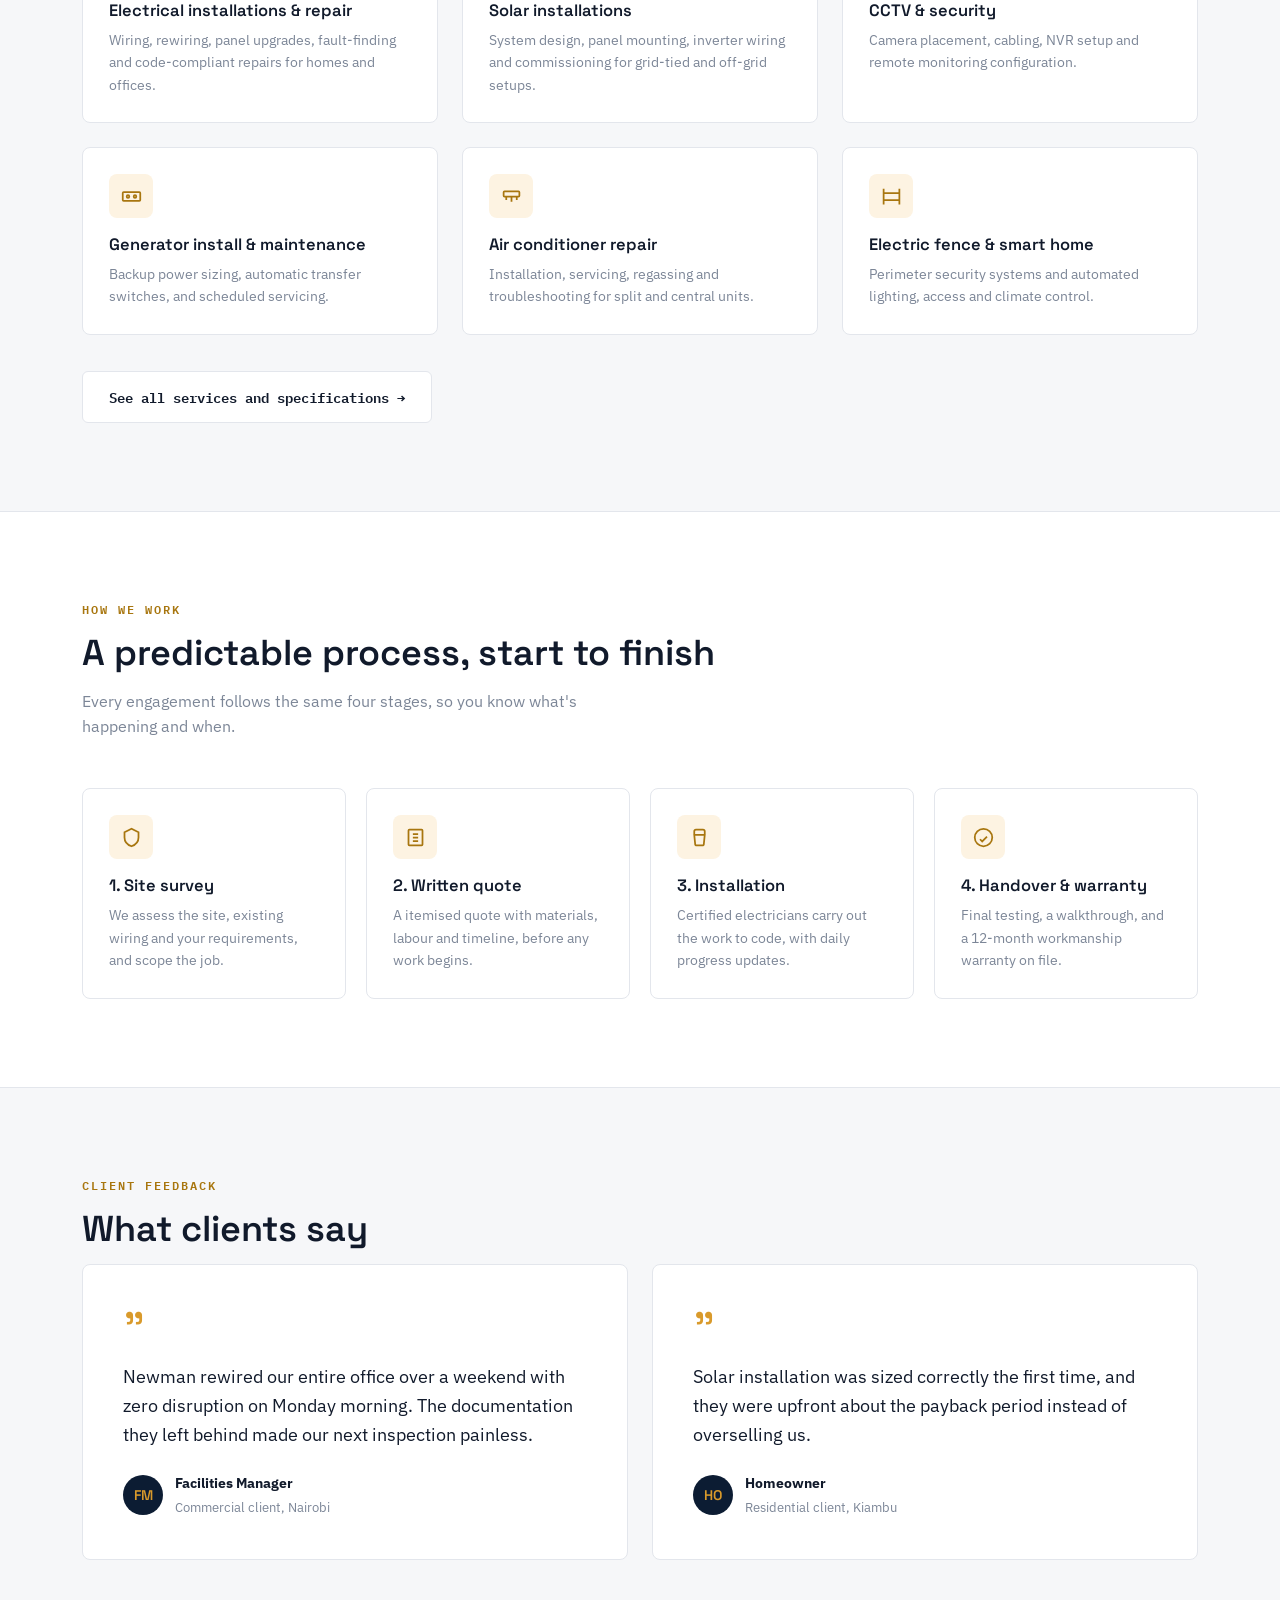
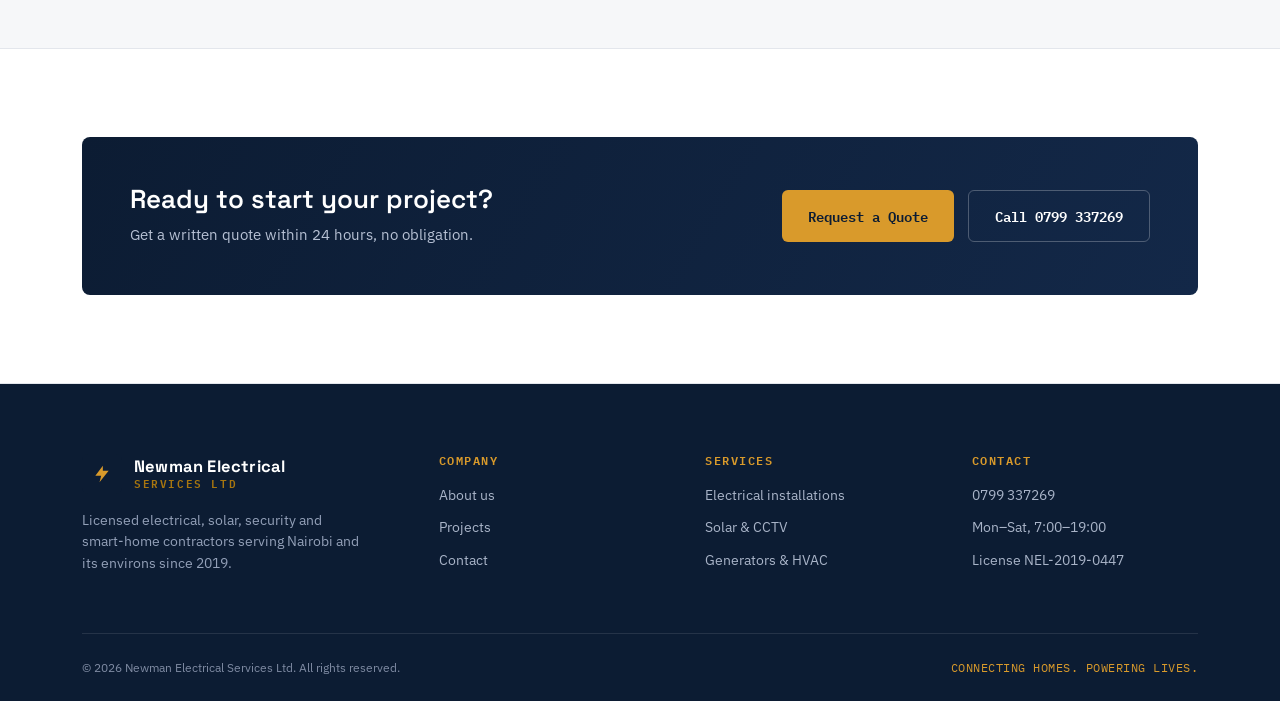
==== commit 53a74d00: "Fix misplaced services section content - add missing card titles" ====
--- a/index.html
+++ b/index.html
@@ -113,7 +113,7 @@
         <p>Wiring, rewiring, panel upgrades, fault-finding and code-compliant repairs for homes and offices.</p>
       </div>
       <div class="card">
-        <div class="ico"><svg viewBox="0 0 24 24" fill="none" stroke-width="2"><circle cx="12" cy="12" r="4"/><path d="M12 2v2M12 20v2M4.9 4.9l1.4 1.4M17.7 17.7l1.4 1.4M2 12h2M20 12h2M4.9 19.1l1.[...]
+        <div class="ico"><svg viewBox="0 0 24 24" fill="none" stroke-width="2"><circle cx="12" cy="12" r="4"/><path d="M12 2v2M12 20v2M4.9 4.9l1.4 1.4M17.7 17.7l1.4 1.4M2 12h2M20 12h2M4.9 19.1l1.4-1.4M17.7 4.9l1.4-1.4"/></svg></div>
         <h3>Solar installations</h3>
         <p>System design, panel mounting, inverter wiring and commissioning for grid-tied and off-grid setups.</p>
       </div>
@@ -123,7 +123,7 @@
         <p>Camera placement, cabling, NVR setup and remote monitoring configuration.</p>
       </div>
       <div class="card">
-        <div class="ico"><svg viewBox="0 0 24 24" fill="none" stroke-width="2"><rect x="2" y="7" width="20" height="10" rx="1"/><circle cx="8" cy="12" r="1.5"/><circle cx="16" cy="12" r="1.5"/></[...]
+        <div class="ico"><svg viewBox="0 0 24 24" fill="none" stroke-width="2"><rect x="2" y="7" width="20" height="10" rx="1"/><circle cx="8" cy="12" r="1.5"/><circle cx="16" cy="12" r="1.5"/></svg></div>
         <h3>Generator install &amp; maintenance</h3>
         <p>Backup power sizing, automatic transfer switches, and scheduled servicing.</p>
       </div>
--- a/style.css
+++ b/style.css
@@ -47,11 +47,16 @@
   background:var(--navy); color:#c9d2e0; font-size:12.5px;
 }
 .utility-bar .wrap{
-  display:flex; justify-content:space-between; align-items:center; padding:9px 32px;
+  display:flex; justify-content:space-between; align-items:center; padding:12px 32px;
   font-family:'IBM Plex Mono', monospace; letter-spacing:0.2px;
-}
-.utility-bar a{color:var(--gold); font-weight:600;}
-.utility-bar .u-left{display:flex; gap:22px;}
+  flex-wrap:wrap; gap:16px;
+}
+.utility-bar a{
+  color:var(--gold); font-weight:600; font-size:13px; padding:6px 12px; 
+  border-radius:4px; transition:background .2s, color .2s;
+}
+.utility-bar a:hover{background:rgba(217, 154, 43, 0.15); color:var(--white);}
+.utility-bar .u-left{display:flex; gap:22px; flex-wrap:wrap;}
 .utility-bar .u-left span{display:flex; align-items:center; gap:6px;}
 
 /* ===== Header / nav ===== */
@@ -59,7 +64,7 @@
   background:var(--white); border-bottom:1px solid var(--line);
   position:sticky; top:0; z-index:50;
 }
-nav.wrap{display:flex; align-items:center; justify-content:space-between; height:82px;}
+nav.wrap{display:flex; align-items:center; justify-content:space-between; height:82px; flex-wrap:wrap;}
 .brand{display:flex; align-items:center; gap:12px;}
 .brand .mark{
   width:40px; height:40px; border-radius:6px; background:var(--navy);
@@ -79,6 +84,7 @@
   background:var(--navy); color:var(--white); font-weight:600;
   padding:11px 20px; border-radius:6px; font-size:14px; display:inline-flex; align-items:center; gap:8px;
   transition:background .15s;
+  white-space:nowrap;
 }
 .nav-cta:hover{background:var(--navy-2);}
 .nav-cta svg{width:15px; height:15px;}
@@ -275,6 +281,7 @@
   .footer-grid{grid-template-columns:1fr 1fr; gap:30px;}
   .form-grid{grid-template-columns:1fr;}
   .utility-bar .u-left{display:none;}
+  .utility-bar .wrap{justify-content:center; padding:10px 16px;}
   .cta-band{flex-direction:column; align-items:flex-start;}
   .hero-photo-tag{left:12px; bottom:-18px;}
   .glance-grid{grid-template-columns:1fr 1fr; row-gap:20px;}
@@ -284,4 +291,5 @@
 }
 @media (max-width:560px){
   .footer-grid{grid-template-columns:1fr;}
-}
+  .utility-bar a{font-size:12px; padding:5px 10px;}
+}
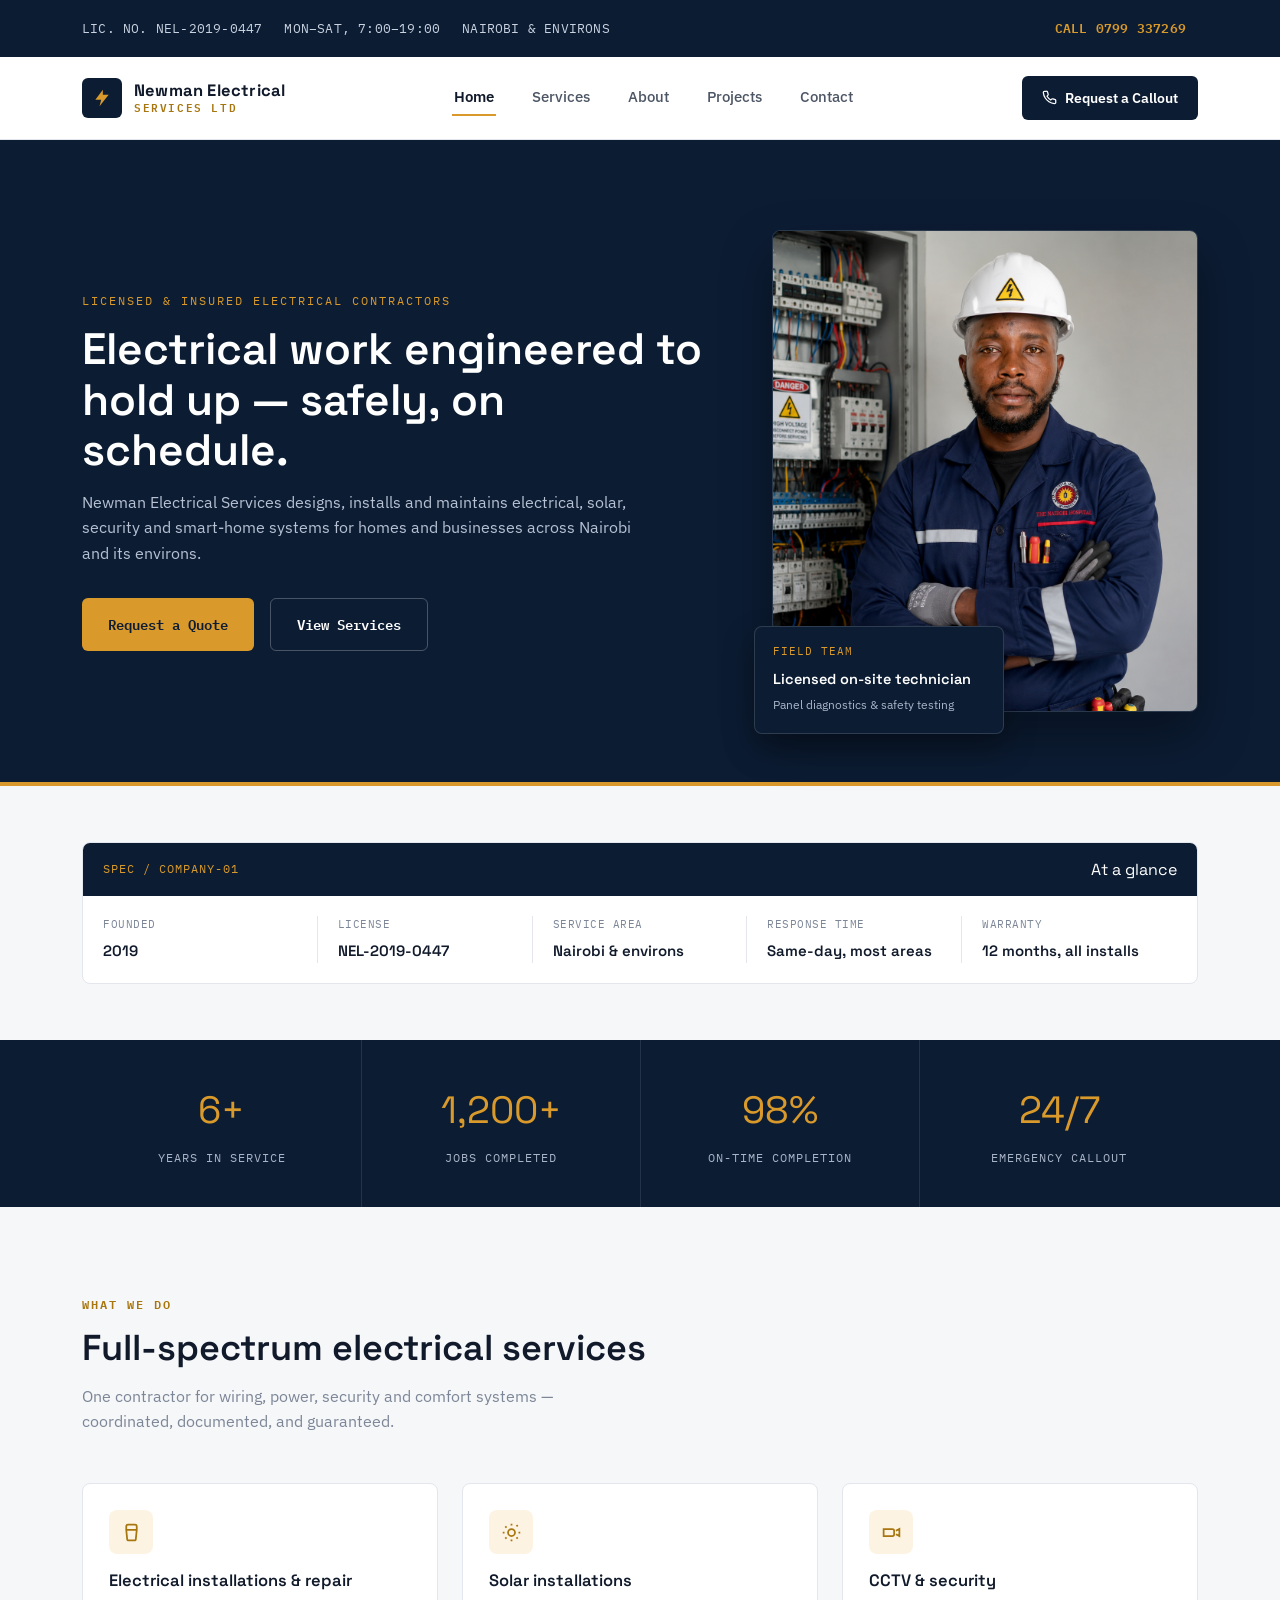
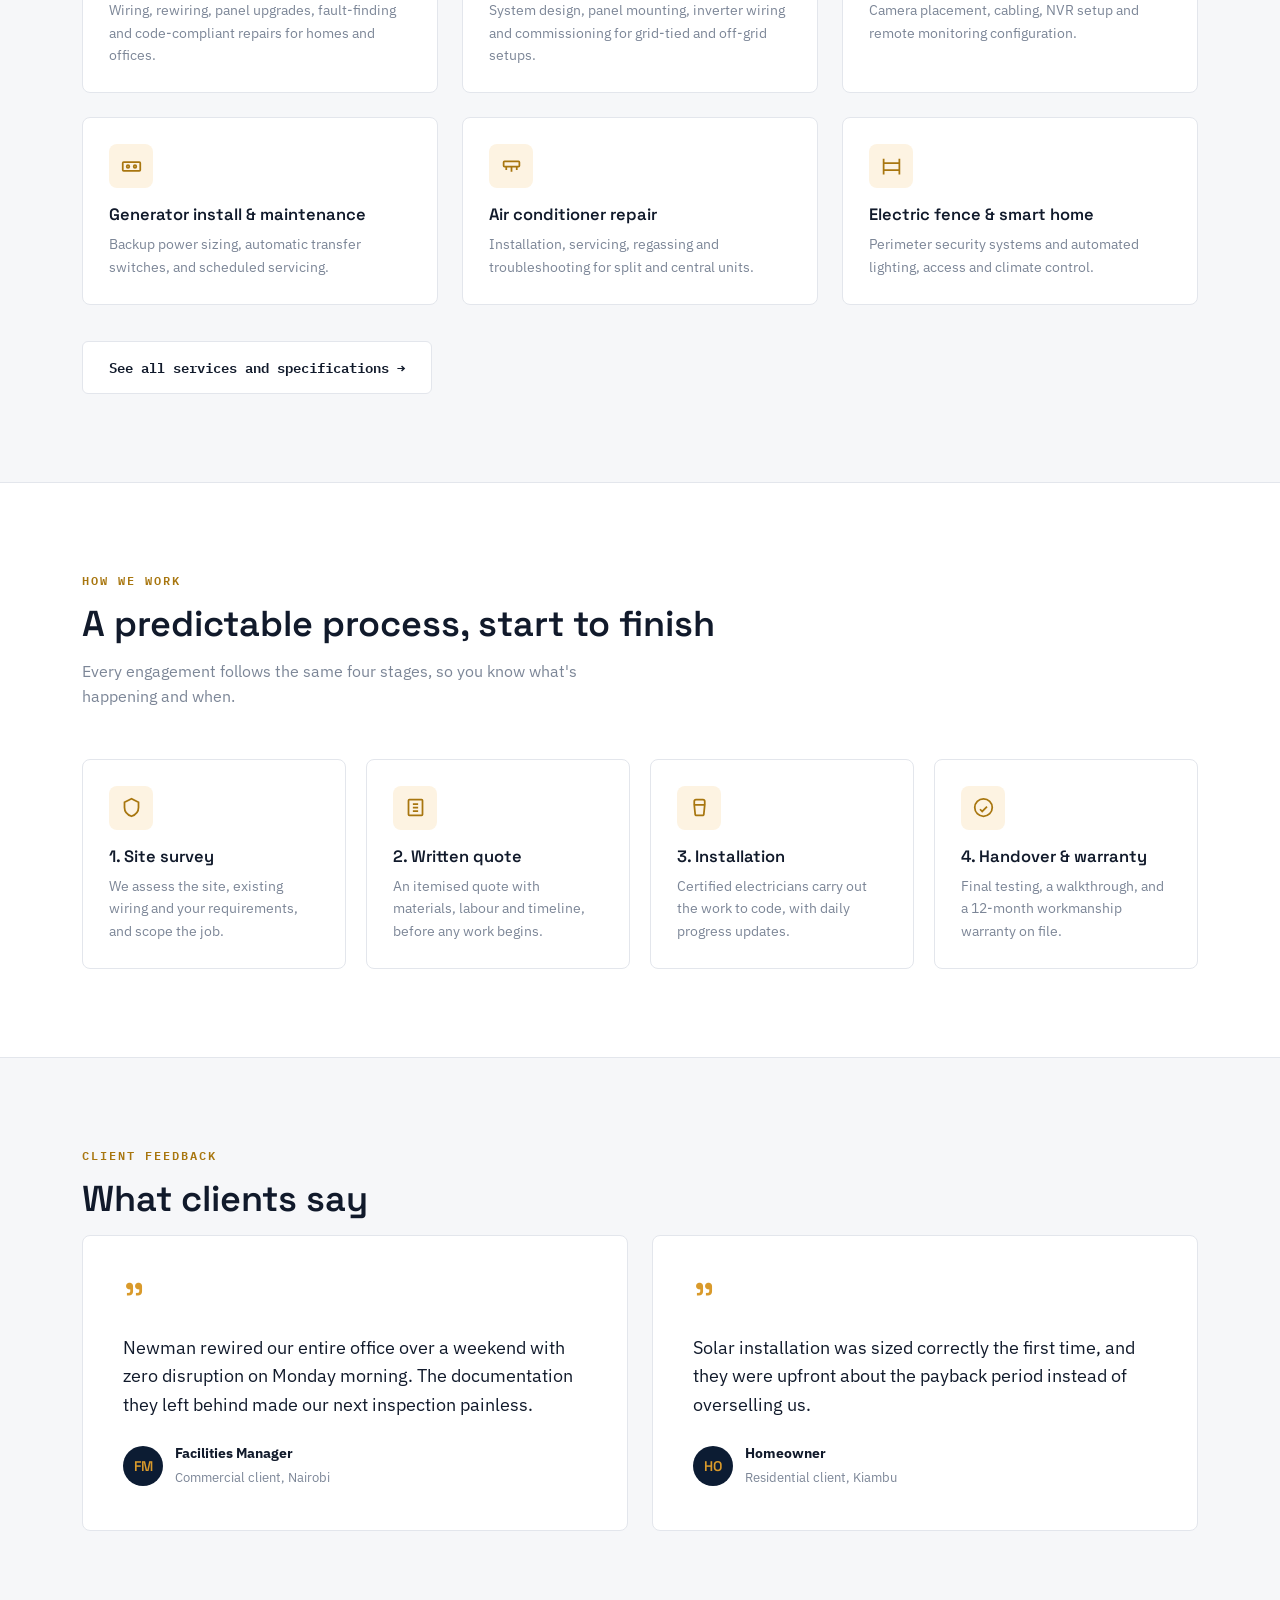
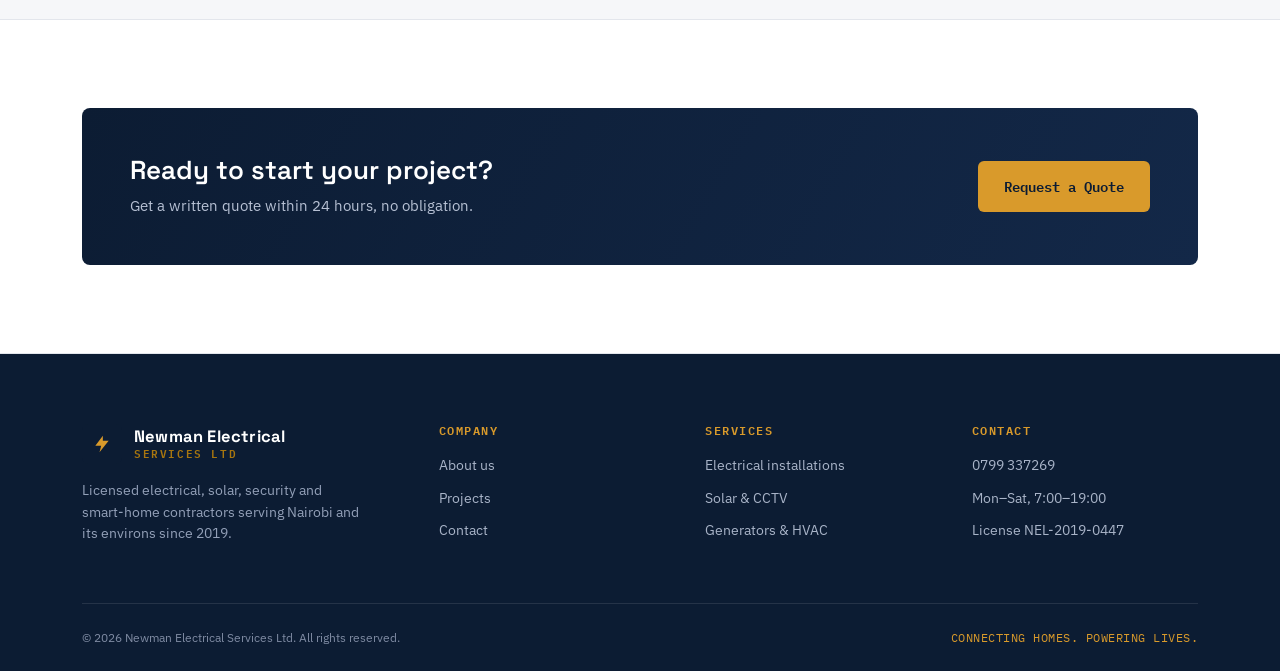
==== commit d375c274: "Remove duplicate phone call button from CTA section on homepage" ====
--- a/index.html
+++ b/index.html
@@ -15,7 +15,7 @@
       <span>MON–SAT, 7:00–19:00</span>
       <span>NAIROBI &amp; ENVIRONS</span>
     </div>
-    <a href="tel:0799337269">CALL 0799 337269</a>
+    <a href="tel:+254799337269">CALL 0799 337269</a>
   </div>
 </div>
 
@@ -32,8 +32,8 @@
       <a href="projects.html">Projects</a>
       <a href="contact.html">Contact</a>
     </div>
-    <a class="nav-cta" href="tel:0799337269">
-      <svg viewBox="0 0 24 24" fill="none" stroke="#fff" stroke-width="2"><path d="M22 16.92v3a2 2 0 0 1-2.18 2 19.79 19.79 0 0 1-8.63-3.07 19.5 19.5 0 0 1-6-6 19.79 19.79 0 0 1-3.07-8.67A2 2 0 0 [...]
+    <a class="nav-cta" href="tel:+254799337269">
+      <svg viewBox="0 0 24 24" fill="none" stroke="#fff" stroke-width="2"><path d="M22 16.92v3a2 2 0 0 1-2.18 2 19.79 19.79 0 0 1-8.63-3.07 19.5 19.5 0 0 1-6-6 19.79 19.79 0 0 1-3.07-8.67A2 2 0 0 1 4.11 2h3a2 2 0 0 1 2 1.72 12.84 12.84 0 0 0 .7 2.81 2 2 0 0 1-.45 2.11L8.09 9.91a16 16 0 0 0 6 6l1.27-1.27a2 2 0 0 1 2.11-.45 12.84 12.84 0 0 0 2.81.7A2 2 0 0 1 22 16.92z"/></svg>
       Request a Callout
     </a>
     <button class="burger" aria-label="Open menu" onclick="document.getElementById('mobilePanel').classList.toggle('open')">
@@ -46,7 +46,7 @@
     <a href="about.html">About</a>
     <a href="projects.html">Projects</a>
     <a href="contact.html">Contact</a>
-    <a href="tel:0799337269">Call 0799 337269</a>
+    <a href="tel:+254799337269">Call 0799 337269</a>
   </div>
 </header>
 
@@ -158,7 +158,7 @@
       <div class="card">
         <div class="ico"><svg viewBox="0 0 24 24" fill="none" stroke-width="2"><path d="M9 12h6M9 16h6M9 8h6M5 3h14a1 1 0 0 1 1 1v16a1 1 0 0 1-1 1H5a1 1 0 0 1-1-1V4a1 1 0 0 1 1-1Z"/></svg></div>
         <h3>2. Written quote</h3>
-        <p>A itemised quote with materials, labour and timeline, before any work begins.</p>
+        <p>An itemised quote with materials, labour and timeline, before any work begins.</p>
       </div>
       <div class="card">
         <div class="ico"><svg viewBox="0 0 24 24" fill="none" stroke-width="2"><path d="M18 9V5a2 2 0 0 0-2-2H8a2 2 0 0 0-2 2v4M6 9h12l-1 10a2 2 0 0 1-2 2H9a2 2 0 0 1-2-2L6 9Z"/></svg></div>
@@ -206,10 +206,7 @@
         <h2>Ready to start your project?</h2>
         <p>Get a written quote within 24 hours, no obligation.</p>
       </div>
-      <div style="display:flex; gap:14px; flex-wrap:wrap;">
-        <a class="btn btn-gold" href="contact.html">Request a Quote</a>
-        <a class="btn btn-outline-dark" href="tel:0799337269">Call 0799 337269</a>
-      </div>
+      <a class="btn btn-gold" href="contact.html">Request a Quote</a>
     </div>
   </div>
 </section>
@@ -238,7 +235,7 @@
       </div>
       <div class="footer-col">
         <h4>CONTACT</h4>
-        <a href="tel:0799337269">0799 337269</a>
+        <a href="tel:+254799337269">0799 337269</a>
         <p>Mon–Sat, 7:00–19:00</p>
         <p>License NEL-2019-0447</p>
       </div>
@@ -258,4 +255,4 @@
   });
 </script>
 </body>
-</html>
+</html>
